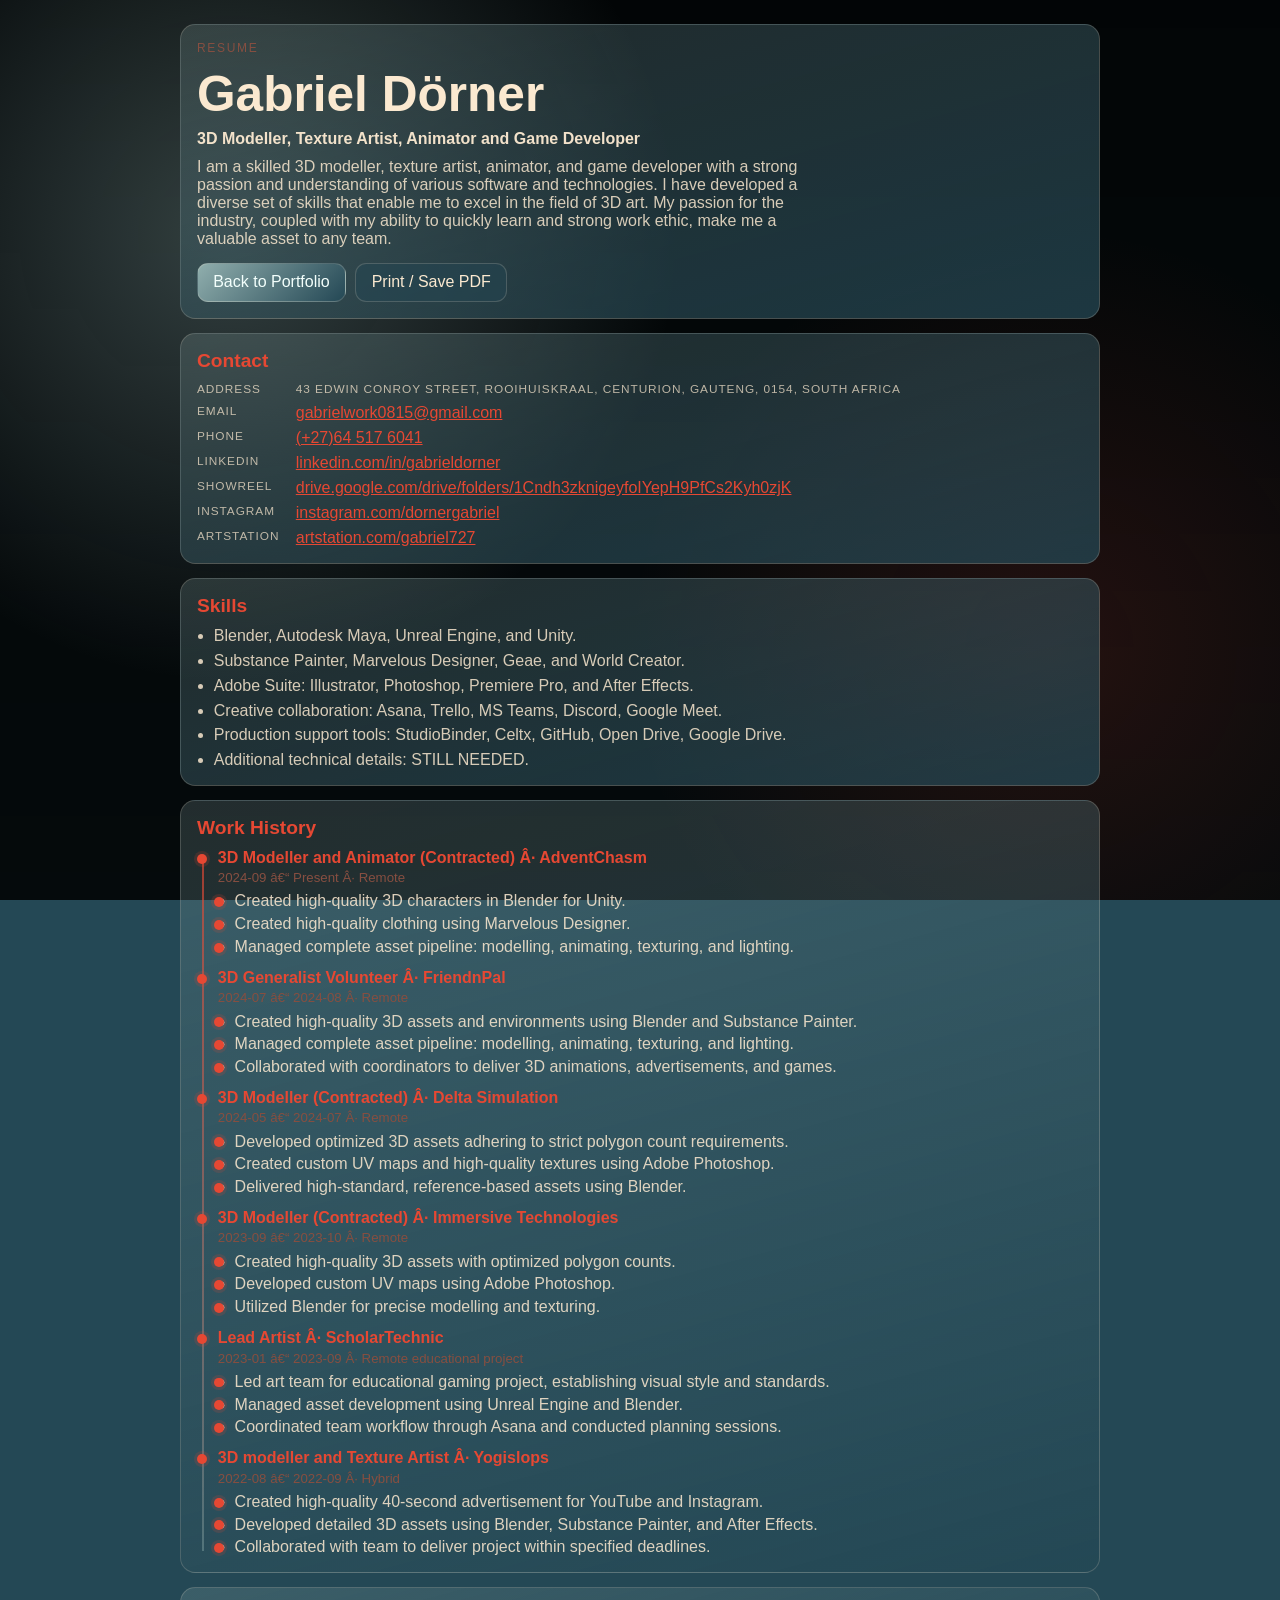
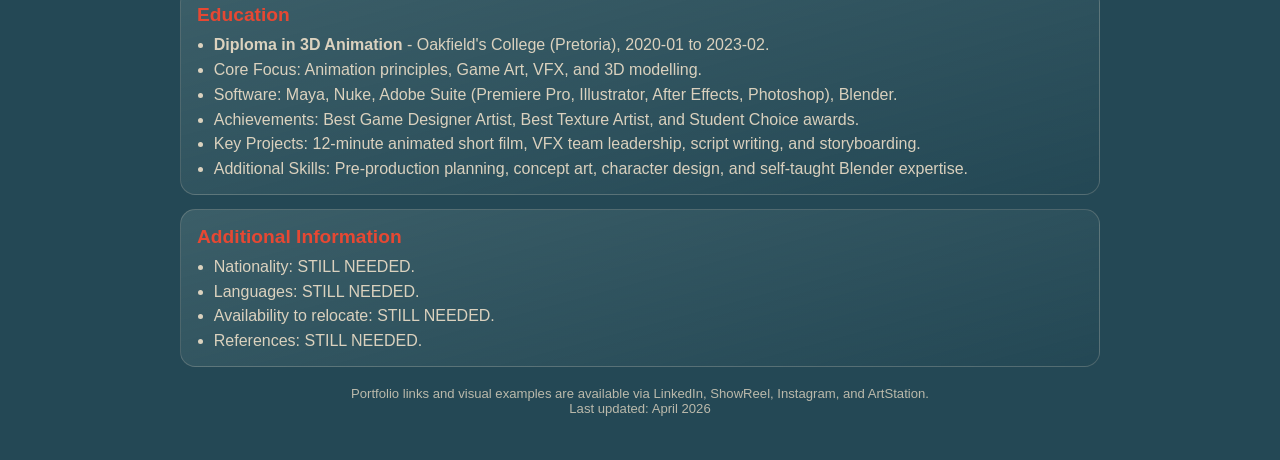
==== resume.html @ db175c86 "feat: add initial portfolio website structure with interactive features - Implemented main JavaScrip" ====
﻿<!doctype html>
<html lang="en">
  <head>
    <meta charset="UTF-8" />
    <meta name="viewport" content="width=device-width, initial-scale=1.0" />
    <meta name="color-scheme" content="dark" />

    <title>Gabriel Dörner | Resume</title>
    <meta
      name="description"
      content="Resume of Gabriel Dörner â€” 3D Modeller, Texture Artist, Animator and Game Developer. Available for full-time, contract, and project-based work."
    />
    <meta name="author" content="Gabriel Dörner" />
    <meta name="robots" content="index, follow" />

    <link rel="canonical" href="/resume.html" />
    <link rel="icon" href="/favicon.ico" />
    <link rel="apple-touch-icon" href="/apple-touch-icon.png" />
    <link rel="manifest" href="/site.webmanifest" />
    <meta name="theme-color" content="#244855" />

    <meta property="og:type" content="profile" />
    <meta property="og:url" content="/resume.html" />
    <meta property="og:title" content="Gabriel Dörner | Resume" />
    <meta
      property="og:description"
      content="3D Modeller, Texture Artist, Animator and Game Developer. Available for full-time, contract, and project-based work."
    />
    <meta property="og:image" content="/assets/og-image.jpg" />
    <meta property="og:locale" content="en_ZA" />
    <meta property="og:site_name" content="Gabriel Dörner" />

    <meta name="twitter:card" content="summary" />
    <meta name="twitter:title" content="Gabriel Dörner | Resume" />
    <meta
      name="twitter:description"
      content="3D Modeller, Texture Artist, Animator and Game Developer."
    />

    <link rel="stylesheet" href="./css/resume.css" />
  </head>
  <body>
    <a class="skip-link" href="#resume-content">Skip to main content</a>
    <div class="page-bg" aria-hidden="true"></div>
    <main id="resume-content" class="resume-wrap">
      <header class="resume-hero card">
        <p class="eyebrow">Resume</p>
        <h1>Gabriel Dörner</h1>
        <p class="title">
          3D Modeller, Texture Artist, Animator and Game Developer
        </p>
        <p class="summary">
          I am a skilled 3D modeller, texture artist, animator, and game
          developer with a strong passion and understanding of various software
          and technologies. I have developed a diverse set of skills that enable
          me to excel in the field of 3D art. My passion for the industry,
          coupled with my ability to quickly learn and strong work ethic, make
          me a valuable asset to any team.
        </p>
        <div class="actions no-print">
          <a class="btn btn-primary" href="./index.html">Back to Portfolio</a>
          <button class="btn btn-ghost" onclick="window.print()" type="button">
            Print / Save PDF
          </button>
        </div>
      </header>

      <section class="card">
        <h2>Contact</h2>
        <ul class="meta-list">
          <li>
            <span>Address</span
            ><span
              >43 Edwin Conroy Street, Rooihuiskraal, Centurion, Gauteng, 0154,
              South Africa</span
            >
          </li>
          <li>
            <span>Email</span
            ><a href="mailto:gabrielwork0815@gmail.com"
              >gabrielwork0815@gmail.com</a
            >
          </li>
          <li>
            <span>Phone</span><a href="tel:+27645176041">(+27)64 517 6041</a>
          </li>
          <li>
            <span>LinkedIn</span
            ><a
              href="https://linkedin.com/in/gabrieldorner"
              target="_blank"
              rel="noopener noreferrer"
              >linkedin.com/in/gabrieldorner</a
            >
          </li>
          <li>
            <span>ShowReel</span
            ><a
              href="https://drive.google.com/drive/folders/1Cndh3zknigeyfoIYepH9PfCs2Kyh0zjK"
              target="_blank"
              rel="noopener noreferrer"
              >drive.google.com/drive/folders/1Cndh3zknigeyfoIYepH9PfCs2Kyh0zjK</a
            >
          </li>
          <li>
            <span>Instagram</span
            ><a
              href="https://www.instagram.com/dornergabriel/"
              target="_blank"
              rel="noopener noreferrer"
              >instagram.com/dornergabriel</a
            >
          </li>
          <li>
            <span>ArtStation</span
            ><a
              href="https://www.artstation.com/gabriel727"
              target="_blank"
              rel="noopener noreferrer"
              >artstation.com/gabriel727</a
            >
          </li>
        </ul>
      </section>

      <section class="card">
        <h2>Skills</h2>
        <ul class="bullets">
          <li>Blender, Autodesk Maya, Unreal Engine, and Unity.</li>
          <li>
            Substance Painter, Marvelous Designer, Geae, and World Creator.
          </li>
          <li>
            Adobe Suite: Illustrator, Photoshop, Premiere Pro, and After
            Effects.
          </li>
          <li>
            Creative collaboration: Asana, Trello, MS Teams, Discord, Google
            Meet.
          </li>
          <li>
            Production support tools: StudioBinder, Celtx, GitHub, Open Drive,
            Google Drive.
          </li>
          <li>Additional technical details: STILL NEEDED.</li>
        </ul>
      </section>

      <section class="card">
        <h2>Work History</h2>
        <ol class="timeline">
          <li>
            <h3>3D Modeller and Animator (Contracted) Â· AdventChasm</h3>
            <p class="period">
              <time datetime="2024-09">2024-09</time> â€“
              <time datetime="present">Present</time> Â· Remote
            </p>
            <ul class="job-points">
              <li>Created high-quality 3D characters in Blender for Unity.</li>
              <li>Created high-quality clothing using Marvelous Designer.</li>
              <li>
                Managed complete asset pipeline: modelling, animating,
                texturing, and lighting.
              </li>
            </ul>
          </li>
          <li>
            <h3>3D Generalist Volunteer Â· FriendnPal</h3>
            <p class="period">
              <time datetime="2024-07">2024-07</time> â€“
              <time datetime="2024-08">2024-08</time> Â· Remote
            </p>
            <ul class="job-points">
              <li>
                Created high-quality 3D assets and environments using Blender
                and Substance Painter.
              </li>
              <li>
                Managed complete asset pipeline: modelling, animating,
                texturing, and lighting.
              </li>
              <li>
                Collaborated with coordinators to deliver 3D animations,
                advertisements, and games.
              </li>
            </ul>
          </li>
          <li>
            <h3>3D Modeller (Contracted) Â· Delta Simulation</h3>
            <p class="period">
              <time datetime="2024-05">2024-05</time> â€“
              <time datetime="2024-07">2024-07</time> Â· Remote
            </p>
            <ul class="job-points">
              <li>
                Developed optimized 3D assets adhering to strict polygon count
                requirements.
              </li>
              <li>
                Created custom UV maps and high-quality textures using Adobe
                Photoshop.
              </li>
              <li>
                Delivered high-standard, reference-based assets using Blender.
              </li>
            </ul>
          </li>
          <li>
            <h3>3D Modeller (Contracted) Â· Immersive Technologies</h3>
            <p class="period">
              <time datetime="2023-09">2023-09</time> â€“
              <time datetime="2023-10">2023-10</time> Â· Remote
            </p>
            <ul class="job-points">
              <li>
                Created high-quality 3D assets with optimized polygon counts.
              </li>
              <li>Developed custom UV maps using Adobe Photoshop.</li>
              <li>Utilized Blender for precise modelling and texturing.</li>
            </ul>
          </li>
          <li>
            <h3>Lead Artist Â· ScholarTechnic</h3>
            <p class="period">
              <time datetime="2023-01">2023-01</time> â€“
              <time datetime="2023-09">2023-09</time> Â· Remote educational
              project
            </p>
            <ul class="job-points">
              <li>
                Led art team for educational gaming project, establishing visual
                style and standards.
              </li>
              <li>
                Managed asset development using Unreal Engine and Blender.
              </li>
              <li>
                Coordinated team workflow through Asana and conducted planning
                sessions.
              </li>
            </ul>
          </li>
          <li>
            <h3>3D modeller and Texture Artist Â· Yogislops</h3>
            <p class="period">
              <time datetime="2022-08">2022-08</time> â€“
              <time datetime="2022-09">2022-09</time> Â· Hybrid
            </p>
            <ul class="job-points">
              <li>
                Created high-quality 40-second advertisement for YouTube and
                Instagram.
              </li>
              <li>
                Developed detailed 3D assets using Blender, Substance Painter,
                and After Effects.
              </li>
              <li>
                Collaborated with team to deliver project within specified
                deadlines.
              </li>
            </ul>
          </li>
        </ol>
      </section>

      <section class="card">
        <h2>Education</h2>
        <ul class="bullets">
          <li>
            <strong>Diploma in 3D Animation</strong> - Oakfield's College
            (Pretoria), 2020-01 to 2023-02.
          </li>
          <li>
            Core Focus: Animation principles, Game Art, VFX, and 3D modelling.
          </li>
          <li>
            Software: Maya, Nuke, Adobe Suite (Premiere Pro, Illustrator, After
            Effects, Photoshop), Blender.
          </li>
          <li>
            Achievements: Best Game Designer Artist, Best Texture Artist, and
            Student Choice awards.
          </li>
          <li>
            Key Projects: 12-minute animated short film, VFX team leadership,
            script writing, and storyboarding.
          </li>
          <li>
            Additional Skills: Pre-production planning, concept art, character
            design, and self-taught Blender expertise.
          </li>
        </ul>
      </section>

      <section class="card">
        <h2>Additional Information</h2>
        <ul class="bullets">
          <li>Nationality: STILL NEEDED.</li>
          <li>Languages: STILL NEEDED.</li>
          <li>Availability to relocate: STILL NEEDED.</li>
          <li>References: STILL NEEDED.</li>
        </ul>
      </section>

      <footer class="resume-foot">
        <p>
          Portfolio links and visual examples are available via LinkedIn,
          ShowReel, Instagram, and ArtStation.
        </p>
        <p>Last updated: April 2026</p>
      </footer>
    </main>
  </body>
</html>
---- css/resume.css ----
﻿:root {
  --base: #244855;
  --white: #FBE9D0;
  --teal: #90AEAD;
  --sand: #874F41;
  --glow: #E64833;
  --mist: #FBE9D0;
  --panel: rgba(36, 72, 85, 0.74);
  --border: rgba(251, 233, 208, 0.18);
}

* {
  box-sizing: border-box;
}

.skip-link {
  position: absolute;
  top: -100%;
  left: 1rem;
  z-index: 9999;
  padding: 0.5rem 1rem;
  background: var(--teal);
  color: var(--white);
  border-radius: 0 0 0.5rem 0.5rem;
  font-size: 0.9rem;
  text-decoration: none;
  transition: top 0.15s ease;
}

.skip-link:focus {
  top: 0;
}

:focus-visible {
  outline: 2px solid var(--glow);
  outline-offset: 3px;
  border-radius: 3px;
}

html,
body {
  margin: 0;
  padding: 0;
  font-family: "Segoe UI", Tahoma, Geneva, Verdana, sans-serif;
  color: var(--mist);
  background: var(--base);
}

.page-bg {
  position: fixed;
  inset: 0;
  background:
    radial-gradient(
      circle at 18% 26%,
      rgba(144, 174, 173, 0.34),
      transparent 36%
    ),
    radial-gradient(
      circle at 82% 72%,
      rgba(230, 72, 51, 0.14),
      transparent 34%
    ),
    linear-gradient(180deg, rgba(0, 0, 0, 0.92), rgba(0, 0, 0, 0.86));
  z-index: 0;
}

.resume-wrap {
  position: relative;
  z-index: 1;
  width: min(920px, 100% - 2rem);
  margin: 1.5rem auto 2.2rem;
  display: grid;
  gap: 0.85rem;
}

.card {
  border: 1px solid var(--border);
  border-radius: 0.95rem;
  background: linear-gradient(165deg, rgba(144, 174, 173, 0.22), var(--panel));
  padding: 1rem;
}

.eyebrow {
  text-transform: uppercase;
  letter-spacing: 0.14em;
  color: var(--sand);
  font-size: 0.75rem;
  margin: 0 0 0.6rem;
}

h1,
h2,
h3,
p,
ul,
ol {
  margin: 0;
}

h1 {
  font-size: clamp(1.8rem, 4.5vw, 3.1rem);
  color: var(--white);
}

h2 {
  font-size: 1.2rem;
  margin-bottom: 0.65rem;
  color: var(--glow);
}

h3 {
  font-size: 1rem;
  color: var(--white);
}

.timeline h3 {
  color: var(--glow);
}

.title {
  margin-top: 0.45rem;
  color: rgba(251, 233, 208, 0.96);
  font-weight: 600;
}

.summary {
  margin-top: 0.65rem;
  color: rgba(251, 233, 208, 0.84);
  max-width: 68ch;
}

.actions {
  margin-top: 0.9rem;
  display: flex;
  gap: 0.6rem;
  flex-wrap: wrap;
}

.btn {
  text-decoration: none;
  padding: 0.62rem 0.95rem;
  border-radius: 0.7rem;
  border: 1px solid var(--border);
  font-size: 0.88rem;
  font: inherit;
  cursor: pointer;
}

.btn-primary {
  background: linear-gradient(135deg, var(--teal), #244855);
  color: #f3fffc;
}

.btn-ghost {
  color: var(--mist);
  background: rgba(36, 72, 85, 0.45);
}

.meta-list {
  list-style: none;
  padding: 0;
  margin: 0;
  display: grid;
  gap: 0.45rem;
}

.meta-list li {
  display: grid;
  grid-template-columns: 90px 1fr;
  gap: 0.55rem;
}

.meta-list span {
  text-transform: uppercase;
  letter-spacing: 0.08em;
  font-size: 0.74rem;
  color: rgba(251, 233, 208, 0.72);
}

a {
  color: var(--glow);
}

.timeline {
  list-style: none;
  padding: 0 0 0 1.3rem;
  margin: 0;
  display: grid;
  gap: 0.82rem;
  position: relative;
}

.timeline::before {
  content: "";
  position: absolute;
  left: 0.32rem;
  top: 0.35rem;
  bottom: 0.35rem;
  width: 2px;
  background: linear-gradient(
    180deg,
    rgba(230, 72, 51, 0.65),
    rgba(144, 174, 173, 0.4)
  );
}

.timeline li {
  position: relative;
}

.timeline li::before {
  content: "";
  position: absolute;
  width: 0.62rem;
  height: 0.62rem;
  border-radius: 50%;
  left: -1.29rem;
  top: 0.3rem;
  background: var(--glow);
  box-shadow: 0 0 0 3px rgba(230, 72, 51, 0.16);
}

.period {
  margin-top: 0.2rem;
  color: var(--sand);
  font-size: 0.83rem;
}

.timeline li p:last-child {
  margin-top: 0.35rem;
  color: rgba(251, 233, 208, 0.82);
}

.job-points {
  margin: 0.45rem 0 0;
  padding-left: 1.05rem;
  display: grid;
  gap: 0.3rem;
  color: rgba(251, 233, 208, 0.86);
}

.bullets {
  padding-left: 1.05rem;
  margin: 0;
  display: grid;
  gap: 0.42rem;
  color: rgba(251, 233, 208, 0.84);
}

.resume-foot {
  text-align: center;
  color: rgba(251, 233, 208, 0.7);
  font-size: 0.82rem;
  padding: 0.3rem 0 0.6rem;
}

@media (max-width: 760px) {
  .meta-list li {
    grid-template-columns: 1fr;
    gap: 0.15rem;
  }
}

@media print {
  .no-print {
    display: none !important;
  }

  @page {
    size: A4;
    margin: 12mm;
  }

  html,
  body {
    background: #244855 !important;
    color: #FBE9D0 !important;
    -webkit-print-color-adjust: exact;
    print-color-adjust: exact;
  }

  .resume-wrap {
    width: 100%;
    margin: 0;
    gap: 0.4rem;
  }

  .card {
    background: linear-gradient(
      165deg,
      rgba(144, 174, 173, 0.22),
      rgba(36, 72, 85, 0.84)
    ) !important;
    border: 1px solid rgba(251, 233, 208, 0.2) !important;
    break-inside: avoid;
  }

  h1,
  h3 {
    color: var(--white) !important;
  }

  h2,
  .period,
  a {
    color: var(--glow) !important;
  }

  .eyebrow {
    color: var(--sand) !important;
  }

  .meta-list span,
  .summary,
  .timeline li p:last-child,
  .job-points,
  .bullets,
  .resume-foot {
    color: rgba(251, 233, 208, 0.9) !important;
  }

  .timeline::before {
    background: linear-gradient(
      180deg,
      rgba(230, 72, 51, 0.7),
      rgba(144, 174, 173, 0.45)
    ) !important;
  }

  .timeline li::before {
    background: var(--glow) !important;
    box-shadow: 0 0 0 3px rgba(230, 72, 51, 0.16) !important;
  }

  a {
    text-decoration: none;
  }
}
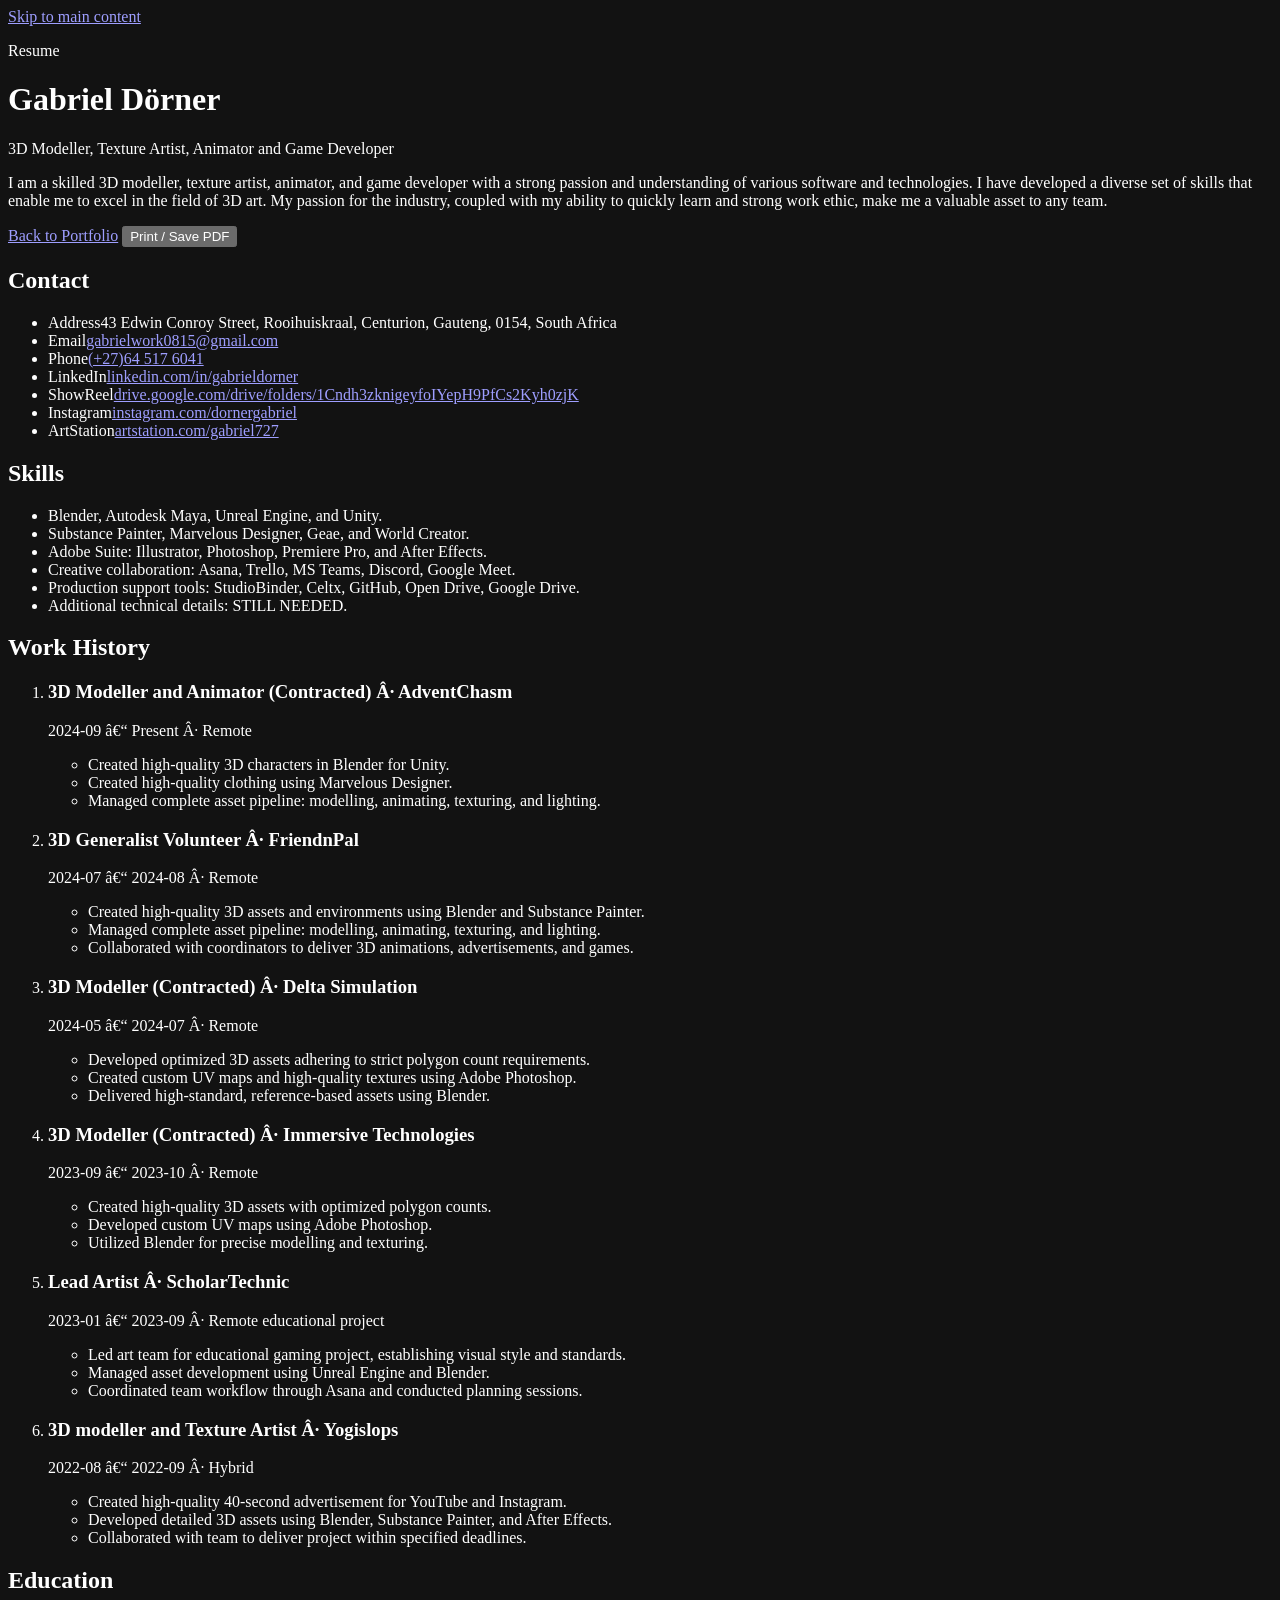
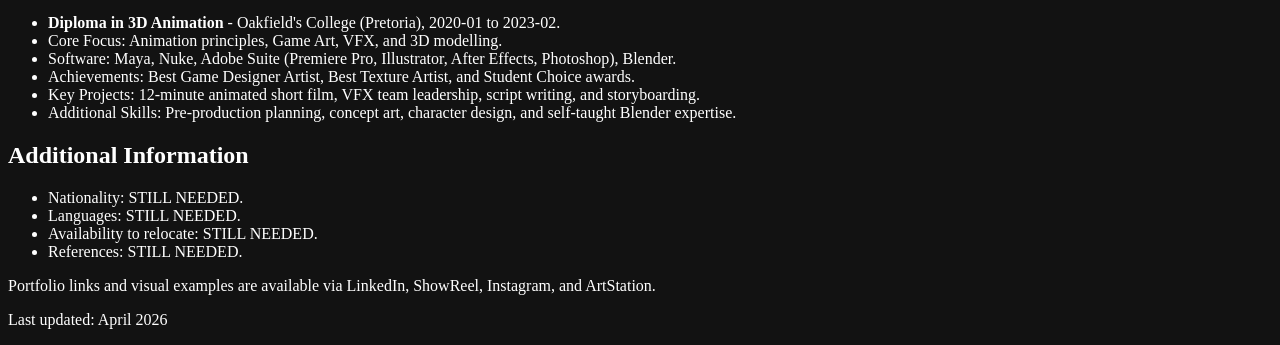
==== commit 7bf6fa31: "feat: add dynamic base href for local development in HTML files" ====
--- a/resume.html
+++ b/resume.html
@@ -4,6 +4,12 @@
     <meta charset="UTF-8" />
     <meta name="viewport" content="width=device-width, initial-scale=1.0" />
     <meta name="color-scheme" content="dark" />
+    <base href="/portfolio-website/" />
+    <script>
+      if (window.location.hostname === 'localhost' || window.location.hostname === '127.0.0.1') {
+        document.querySelector('base').href = '/';
+      }
+    </script>
 
     <title>Gabriel Dörner | Resume</title>
     <meta
--- a/css/resume.css
+++ b/css/resume.css
@@ -1,10 +1,10 @@
 ﻿:root {
   --base: #244855;
-  --white: #FBE9D0;
-  --teal: #90AEAD;
-  --sand: #874F41;
-  --glow: #E64833;
-  --mist: #FBE9D0;
+  --white: #fbe9d0;
+  --teal: #90aead;
+  --sand: #b1604b;
+  --glow: #e64833;
+  --mist: #fbe9d0;
   --panel: rgba(36, 72, 85, 0.74);
   --border: rgba(251, 233, 208, 0.18);
 }
@@ -274,7 +274,7 @@
   html,
   body {
     background: #244855 !important;
-    color: #FBE9D0 !important;
+    color: #fbe9d0 !important;
     -webkit-print-color-adjust: exact;
     print-color-adjust: exact;
   }
@@ -336,4 +336,3 @@
     text-decoration: none;
   }
 }
-
